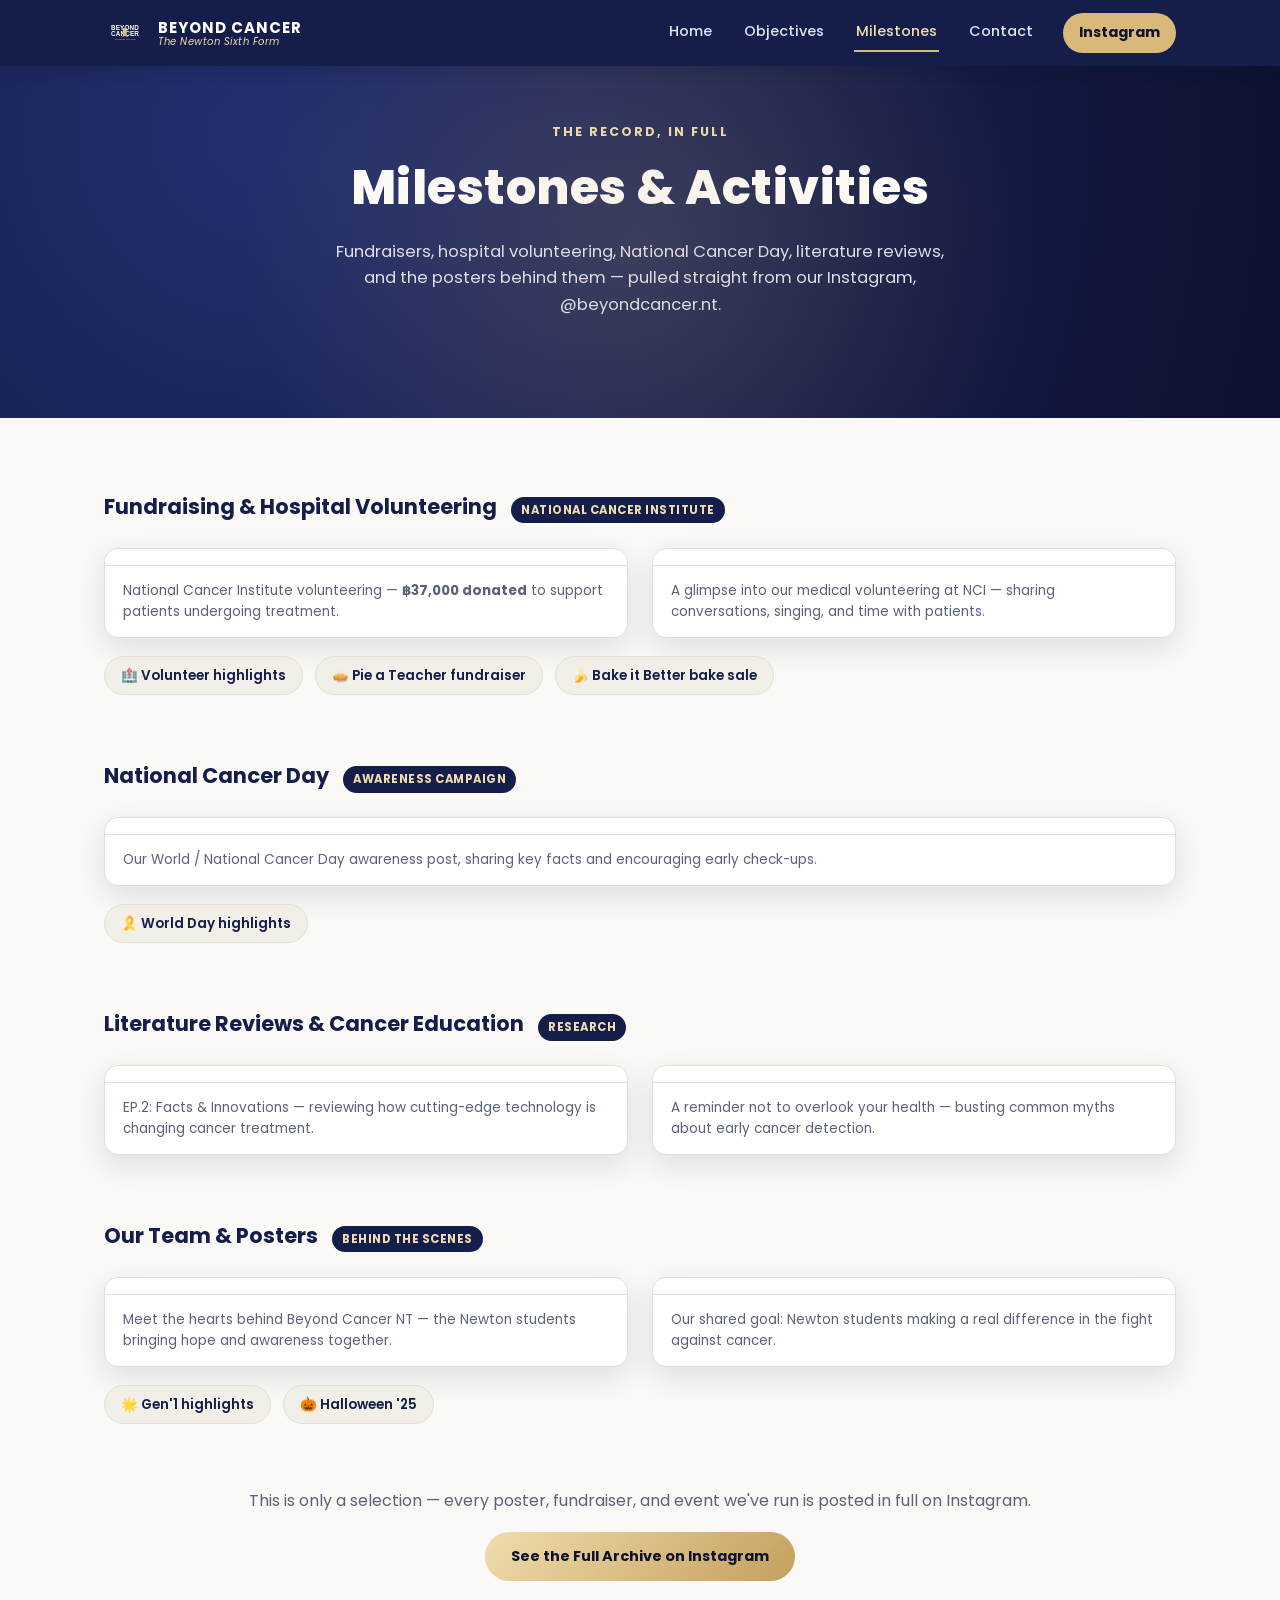
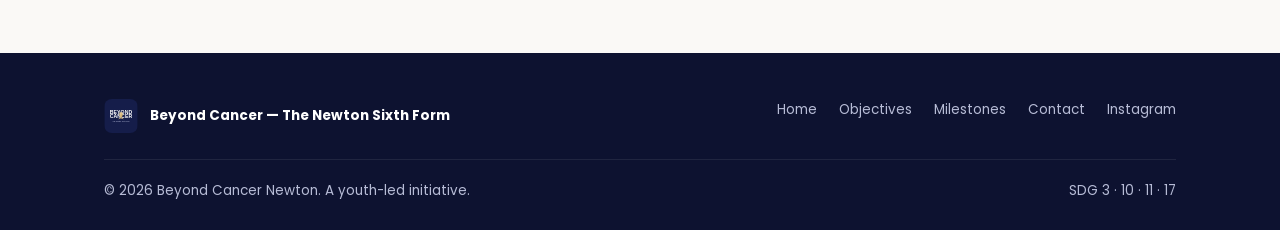
==== milestones.html @ de4dd10d "Initial commit of my Claude website" ====
<!DOCTYPE html>
<html lang="en">
<head>
<meta charset="UTF-8">
<meta name="viewport" content="width=device-width, initial-scale=1.0">
<title>Milestones &amp; Activities | Beyond Cancer Newton</title>
<meta name="description" content="Everything Beyond Cancer Newton has done: National Cancer Institute volunteering and donations, National Cancer Day awareness, literature reviews, posters, and more — straight from our Instagram.">
<link rel="icon" type="image/svg+xml" href="assets/img/logo.svg">
<link rel="stylesheet" href="assets/css/style.css">
<link rel="preconnect" href="https://fonts.googleapis.com">
<link href="https://fonts.googleapis.com/css2?family=Poppins:ital,wght@0,400;0,500;0,600;0,700;0,800;1,500&display=swap" rel="stylesheet">
</head>
<body>

<header class="site-header">
  <div class="wrap">
    <a href="index.html" class="brand">
      <img src="assets/img/logo.svg" alt="Beyond Cancer logo">
      <span class="brand-text">
        <span class="b1">BEYOND CANCER</span>
        <span class="b2">The Newton Sixth Form</span>
      </span>
    </a>
    <button class="nav-toggle" aria-label="Toggle menu">&#9776;</button>
    <nav class="nav-links">
      <a href="index.html" data-page="index.html">Home</a>
      <a href="objectives.html" data-page="objectives.html">Objectives</a>
      <a href="milestones.html" data-page="milestones.html">Milestones</a>
      <a href="contact.html" data-page="contact.html">Contact</a>
      <a href="https://www.instagram.com/beyondcancer.nt" target="_blank" rel="noopener" class="cta">Instagram</a>
    </nav>
  </div>
</header>

<section class="hero" style="padding:56px 0 70px;">
  <div class="wrap">
    <span class="eyebrow" style="color:var(--gold-light);">The record, in full</span>
    <h1>Milestones &amp; Activities</h1>
    <p class="lead">Fundraisers, hospital volunteering, National Cancer Day, literature reviews, and the posters behind them — pulled straight from our Instagram, @beyondcancer.nt.</p>
  </div>
</section>

<section>
  <div class="wrap">

    <div class="milestone-group">
      <div class="group-head">
        <h3>Fundraising &amp; Hospital Volunteering</h3>
        <span class="group-tag">National Cancer Institute</span>
      </div>
      <div class="embed-grid">
        <div class="embed-card">
          <blockquote class="instagram-media" data-instgrm-permalink="https://www.instagram.com/p/DUxpTOzEuNa/" data-instgrm-version="14"></blockquote>
          <div class="embed-caption">National Cancer Institute volunteering — <strong>฿37,000 donated</strong> to support patients undergoing treatment.</div>
        </div>
        <div class="embed-card">
          <blockquote class="instagram-media" data-instgrm-permalink="https://www.instagram.com/beyondcancer.nt/reel/DXCVhyJAduD/" data-instgrm-version="14"></blockquote>
          <div class="embed-caption">A glimpse into our medical volunteering at NCI — sharing conversations, singing, and time with patients.</div>
        </div>
      </div>
      <div class="highlight-link-row">
        <a class="highlight-pill" href="https://www.instagram.com/stories/highlights/18121092541509643/" target="_blank" rel="noopener">🏥 Volunteer highlights</a>
        <a class="highlight-pill" href="https://www.instagram.com/stories/highlights/18095699284868003/" target="_blank" rel="noopener">🥧 Pie a Teacher fundraiser</a>
        <a class="highlight-pill" href="https://www.instagram.com/stories/highlights/17855535078559749/" target="_blank" rel="noopener">🍌 Bake it Better bake sale</a>
      </div>
    </div>

    <div class="milestone-group">
      <div class="group-head">
        <h3>National Cancer Day</h3>
        <span class="group-tag">Awareness Campaign</span>
      </div>
      <div class="embed-grid">
        <div class="embed-card">
          <blockquote class="instagram-media" data-instgrm-permalink="https://www.instagram.com/p/DUYPXuakoHq/" data-instgrm-version="14"></blockquote>
          <div class="embed-caption">Our World / National Cancer Day awareness post, sharing key facts and encouraging early check-ups.</div>
        </div>
      </div>
      <div class="highlight-link-row">
        <a class="highlight-pill" href="https://www.instagram.com/stories/highlights/18055647485391589/" target="_blank" rel="noopener">🎗️ World Day highlights</a>
      </div>
    </div>

    <div class="milestone-group">
      <div class="group-head">
        <h3>Literature Reviews &amp; Cancer Education</h3>
        <span class="group-tag">Research</span>
      </div>
      <div class="embed-grid">
        <div class="embed-card">
          <blockquote class="instagram-media" data-instgrm-permalink="https://www.instagram.com/beyondcancer.nt/reel/DVlElCBgZTW/" data-instgrm-version="14"></blockquote>
          <div class="embed-caption">EP.2: Facts &amp; Innovations — reviewing how cutting-edge technology is changing cancer treatment.</div>
        </div>
        <div class="embed-card">
          <blockquote class="instagram-media" data-instgrm-permalink="https://www.instagram.com/beyondcancer.nt/reel/DVSvsAyjttA/" data-instgrm-version="14"></blockquote>
          <div class="embed-caption">A reminder not to overlook your health — busting common myths about early cancer detection.</div>
        </div>
      </div>
    </div>

    <div class="milestone-group">
      <div class="group-head">
        <h3>Our Team &amp; Posters</h3>
        <span class="group-tag">Behind the Scenes</span>
      </div>
      <div class="embed-grid">
        <div class="embed-card">
          <blockquote class="instagram-media" data-instgrm-permalink="https://www.instagram.com/beyondcancer.nt/p/DQPIKmlEofy/" data-instgrm-version="14"></blockquote>
          <div class="embed-caption">Meet the hearts behind Beyond Cancer NT — the Newton students bringing hope and awareness together.</div>
        </div>
        <div class="embed-card">
          <blockquote class="instagram-media" data-instgrm-permalink="https://www.instagram.com/beyondcancer.nt/p/DQPIasnkpHi/" data-instgrm-version="14"></blockquote>
          <div class="embed-caption">Our shared goal: Newton students making a real difference in the fight against cancer.</div>
        </div>
      </div>
      <div class="highlight-link-row">
        <a class="highlight-pill" href="https://www.instagram.com/stories/highlights/18046897715682737/" target="_blank" rel="noopener">🌟 Gen'1 highlights</a>
        <a class="highlight-pill" href="https://www.instagram.com/stories/highlights/18535746721001803/" target="_blank" rel="noopener">🎃 Halloween '25</a>
      </div>
    </div>

    <div class="center mt-lg">
      <p style="color:var(--muted);margin-bottom:18px;">This is only a selection — every poster, fundraiser, and event we've run is posted in full on Instagram.</p>
      <a href="https://www.instagram.com/beyondcancer.nt" target="_blank" rel="noopener" class="btn btn-gold">See the Full Archive on Instagram</a>
    </div>

  </div>
</section>

<footer class="site-footer">
  <div class="wrap">
    <div class="footer-top">
      <div class="footer-brand">
        <img src="assets/img/logo.svg" alt="Beyond Cancer logo">
        Beyond Cancer — The Newton Sixth Form
      </div>
      <div class="footer-links">
        <a href="index.html">Home</a>
        <a href="objectives.html">Objectives</a>
        <a href="milestones.html">Milestones</a>
        <a href="contact.html">Contact</a>
        <a href="https://www.instagram.com/beyondcancer.nt" target="_blank" rel="noopener">Instagram</a>
      </div>
    </div>
    <div class="footer-bottom">
      <span>&copy; 2026 Beyond Cancer Newton. A youth-led initiative.</span>
      <span>SDG 3 · 10 · 11 · 17</span>
    </div>
  </div>
</footer>

<script src="assets/js/main.js"></script>
<script async src="//www.instagram.com/embed.js"></script>
</body>
</html>
---- assets/css/style.css ----
:root {
  --navy: #151d4a;
  --navy-deep: #0d1230;
  --navy-light: #232f6f;
  --gold: #d9b979;
  --gold-light: #f0dcae;
  --gold-deep: #c3a05c;
  --ink: #1b2340;
  --paper: #faf9f6;
  --paper-dim: #f1efe8;
  --line: #e3dfd2;
  --muted: #5b6178;
  --radius: 14px;
  --shadow: 0 10px 30px rgba(21, 29, 74, 0.12);
  --maxw: 1120px;
}

* { box-sizing: border-box; }

html { scroll-behavior: smooth; }

body {
  margin: 0;
  font-family: "Poppins", "Segoe UI", system-ui, sans-serif;
  background: var(--paper);
  color: var(--ink);
  line-height: 1.6;
}

img { max-width: 100%; display: block; }

a { color: inherit; text-decoration: none; }

.wrap {
  max-width: var(--maxw);
  margin: 0 auto;
  padding: 0 24px;
}

/* ---------- Header ---------- */
.site-header {
  position: sticky;
  top: 0;
  z-index: 50;
  background: var(--navy);
  box-shadow: 0 2px 16px rgba(0,0,0,0.15);
}

.site-header .wrap {
  display: flex;
  align-items: center;
  justify-content: space-between;
  padding-top: 12px;
  padding-bottom: 12px;
}

.brand {
  display: flex;
  align-items: center;
  gap: 12px;
  color: #fff;
  font-weight: 700;
  letter-spacing: 0.5px;
}

.brand img { height: 42px; width: 42px; border-radius: 8px; }

.brand-text { display: flex; flex-direction: column; line-height: 1.15; }
.brand-text .b1 { font-size: 15px; letter-spacing: 1px; }
.brand-text .b2 { font-size: 10px; font-weight: 400; color: var(--gold-light); font-style: italic; }

.nav-links {
  display: flex;
  gap: 28px;
  align-items: center;
}

.nav-links a {
  color: #dfe2f2;
  font-size: 14.5px;
  font-weight: 500;
  padding: 6px 2px;
  border-bottom: 2px solid transparent;
  transition: color .2s, border-color .2s;
}

.nav-links a:hover, .nav-links a.active {
  color: var(--gold-light);
  border-bottom-color: var(--gold);
}

.nav-links a.cta {
  background: var(--gold);
  color: var(--navy-deep);
  padding: 8px 16px;
  border-radius: 999px;
  font-weight: 700;
  border-bottom: none;
}
.nav-links a.cta:hover { background: var(--gold-light); color: var(--navy-deep); }

.nav-toggle {
  display: none;
  background: none;
  border: none;
  color: #fff;
  font-size: 26px;
  cursor: pointer;
}

@media (max-width: 780px) {
  .nav-toggle { display: block; }
  .nav-links {
    position: absolute;
    top: 100%;
    left: 0;
    right: 0;
    background: var(--navy);
    flex-direction: column;
    align-items: flex-start;
    padding: 16px 24px 24px;
    gap: 16px;
    display: none;
    border-top: 1px solid rgba(255,255,255,0.1);
  }
  .nav-links.open { display: flex; }
}

/* ---------- Hero ---------- */
.hero {
  background: radial-gradient(circle at 20% 20%, var(--navy-light), var(--navy) 55%, var(--navy-deep));
  color: #fff;
  padding: 76px 0 90px;
  text-align: center;
  position: relative;
  overflow: hidden;
}

.hero::after {
  content: "";
  position: absolute;
  inset: 0;
  background: radial-gradient(circle, rgba(217,185,121,0.18), transparent 60%);
  pointer-events: none;
}

.hero .logo-big { width: 128px; height: 128px; margin: 0 auto 22px; border-radius: 22px; box-shadow: var(--shadow); }

.hero h1 {
  font-size: clamp(30px, 5vw, 48px);
  margin: 0 0 12px;
  font-weight: 800;
  letter-spacing: 0.5px;
}

.hero .tagline {
  color: var(--gold-light);
  font-style: italic;
  font-size: 17px;
  margin-bottom: 18px;
}

.hero p.lead {
  max-width: 620px;
  margin: 0 auto 30px;
  color: #dfe2f2;
  font-size: 16.5px;
}

.btn-row { display: flex; gap: 16px; justify-content: center; flex-wrap: wrap; }

.btn {
  display: inline-flex;
  align-items: center;
  gap: 8px;
  padding: 13px 26px;
  border-radius: 999px;
  font-weight: 700;
  font-size: 14.5px;
  transition: transform .2s, box-shadow .2s, background .2s;
}

.btn-gold { background: linear-gradient(135deg, var(--gold-light), var(--gold-deep)); color: var(--navy-deep); }
.btn-gold:hover { transform: translateY(-2px); box-shadow: 0 8px 22px rgba(217,185,121,0.35); }

.btn-outline { border: 1.5px solid rgba(255,255,255,0.55); color: #fff; }
.btn-outline:hover { background: rgba(255,255,255,0.1); transform: translateY(-2px); }

/* ---------- SDG strip ---------- */
.sdg-strip {
  background: var(--navy-deep);
  padding: 18px 0;
}
.sdg-strip .wrap {
  display: flex;
  flex-wrap: wrap;
  gap: 14px;
  justify-content: center;
  align-items: center;
}
.sdg-chip {
  display: flex;
  align-items: center;
  gap: 8px;
  color: #cfd3ea;
  font-size: 12.5px;
  background: rgba(255,255,255,0.05);
  padding: 6px 12px 6px 6px;
  border-radius: 999px;
}
.sdg-num {
  width: 22px; height: 22px;
  border-radius: 6px;
  display: flex; align-items: center; justify-content: center;
  font-weight: 800; font-size: 11px; color: #fff;
}
.sdg-3 { background: #4c9f38; }
.sdg-10 { background: #dd1367; }
.sdg-11 { background: #fd9d24; }
.sdg-17 { background: #19486a; }

/* ---------- Sections ---------- */
section { padding: 72px 0; }
.section-alt { background: var(--paper-dim); }

.eyebrow {
  text-transform: uppercase;
  letter-spacing: 2px;
  font-size: 12.5px;
  font-weight: 700;
  color: var(--gold-deep);
  margin-bottom: 8px;
  display: block;
}

h2.section-title {
  font-size: clamp(24px, 3.4vw, 34px);
  margin: 0 0 18px;
  font-weight: 800;
  color: var(--navy);
}

.section-head { max-width: 680px; margin-bottom: 40px; }
.section-head p { color: var(--muted); font-size: 16px; }

/* ---------- Story / letter block ---------- */
.letter {
  background: #fff;
  border: 1px solid var(--line);
  border-left: 5px solid var(--gold);
  border-radius: var(--radius);
  padding: 36px 40px;
  box-shadow: var(--shadow);
  max-width: 820px;
  margin: 0 auto;
}

.letter p { margin: 0 0 18px; color: var(--ink); font-size: 16px; }
.letter p:last-of-type { margin-bottom: 0; }

.signature {
  margin-top: 26px;
  padding-top: 20px;
  border-top: 1px dashed var(--line);
  display: flex;
  align-items: center;
  gap: 14px;
}
.signature .sig-name { font-weight: 700; color: var(--navy); }
.signature .sig-role { font-size: 13.5px; color: var(--muted); }

/* ---------- Cards grid ---------- */
.grid {
  display: grid;
  gap: 26px;
  grid-template-columns: repeat(auto-fit, minmax(240px, 1fr));
}

.card {
  background: #fff;
  border: 1px solid var(--line);
  border-radius: var(--radius);
  padding: 28px;
  box-shadow: var(--shadow);
  transition: transform .2s, box-shadow .2s;
}
.card:hover { transform: translateY(-4px); }

.card .icon {
  width: 52px; height: 52px;
  border-radius: 12px;
  background: linear-gradient(135deg, var(--navy), var(--navy-light));
  display: flex; align-items: center; justify-content: center;
  margin-bottom: 16px;
  font-size: 22px;
}

.card h3 { margin: 0 0 8px; font-size: 18px; color: var(--navy); }
.card p { margin: 0; color: var(--muted); font-size: 14.5px; }
.card .zh { font-size: 13px; color: var(--gold-deep); font-style: italic; margin-bottom: 6px; display:block; }

/* ---------- Stats ---------- */
.stats {
  display: grid;
  grid-template-columns: repeat(auto-fit, minmax(180px, 1fr));
  gap: 20px;
  margin-top: 46px;
}
.stat {
  text-align: center;
  background: #fff;
  border: 1px solid var(--line);
  border-radius: var(--radius);
  padding: 26px 16px;
  box-shadow: var(--shadow);
}
.stat .num { font-size: 32px; font-weight: 800; color: var(--navy); }
.stat .num span { color: var(--gold-deep); }
.stat .label { font-size: 13px; color: var(--muted); margin-top: 4px; }

/* ---------- Milestones ---------- */
.milestone-group { margin-bottom: 64px; }
.milestone-group:last-child { margin-bottom: 0; }

.milestone-group .group-head {
  display: flex;
  align-items: baseline;
  gap: 14px;
  margin-bottom: 24px;
  flex-wrap: wrap;
}
.milestone-group .group-head h3 {
  font-size: 21px;
  color: var(--navy);
  margin: 0;
}
.group-tag {
  background: var(--navy);
  color: var(--gold-light);
  font-size: 11.5px;
  font-weight: 700;
  letter-spacing: 0.5px;
  padding: 4px 10px;
  border-radius: 999px;
  text-transform: uppercase;
}

.embed-grid {
  display: grid;
  grid-template-columns: repeat(auto-fit, minmax(320px, 1fr));
  gap: 24px;
  align-items: start;
}

.embed-card {
  background: #fff;
  border: 1px solid var(--line);
  border-radius: var(--radius);
  overflow: hidden;
  box-shadow: var(--shadow);
}
.embed-card .embed-caption {
  padding: 14px 18px;
  font-size: 13.5px;
  color: var(--muted);
  border-top: 1px solid var(--line);
}
.embed-card iframe, .embed-card blockquote { width: 100% !important; }

.highlight-link-row {
  display: flex;
  flex-wrap: wrap;
  gap: 12px;
  margin-top: 18px;
}
.highlight-pill {
  display: inline-flex;
  align-items: center;
  gap: 8px;
  background: var(--paper-dim);
  border: 1px solid var(--line);
  padding: 8px 16px;
  border-radius: 999px;
  font-size: 13.5px;
  font-weight: 600;
  color: var(--navy);
  transition: background .2s, border-color .2s;
}
.highlight-pill:hover { background: var(--gold-light); border-color: var(--gold); }

/* ---------- Instagram / contact ---------- */
.ig-card {
  background: linear-gradient(135deg, var(--navy), var(--navy-light));
  color: #fff;
  border-radius: 20px;
  padding: 44px;
  display: flex;
  gap: 32px;
  align-items: center;
  flex-wrap: wrap;
  box-shadow: var(--shadow);
}
.ig-card .ig-icon {
  width: 84px; height: 84px;
  border-radius: 20px;
  background: linear-gradient(135deg, #f0dcae, #c3a05c);
  display: flex; align-items: center; justify-content: center;
  font-size: 38px;
  flex-shrink: 0;
}
.ig-card h3 { margin: 0 0 6px; font-size: 22px; }
.ig-card p { margin: 0 0 16px; color: #cfd3ea; font-size: 14.5px; max-width: 520px; }
.ig-stats { display: flex; gap: 26px; margin-bottom: 18px; flex-wrap: wrap; }
.ig-stats div { text-align: left; }
.ig-stats .n { font-weight: 800; font-size: 19px; }
.ig-stats .l { font-size: 12px; color: var(--gold-light); }

.contact-grid {
  display: grid;
  grid-template-columns: 1.1fr 0.9fr;
  gap: 32px;
  margin-top: 40px;
}
@media (max-width: 860px) { .contact-grid { grid-template-columns: 1fr; } }

.info-list { list-style: none; margin: 0; padding: 0; display: flex; flex-direction: column; gap: 18px; }
.info-list li {
  display: flex;
  gap: 14px;
  align-items: flex-start;
  background: #fff;
  border: 1px solid var(--line);
  border-radius: var(--radius);
  padding: 18px 20px;
  box-shadow: var(--shadow);
}
.info-list .ic {
  width: 38px; height: 38px;
  border-radius: 10px;
  background: var(--paper-dim);
  display: flex; align-items: center; justify-content: center;
  flex-shrink: 0;
  font-size: 18px;
}
.info-list strong { display: block; color: var(--navy); font-size: 14.5px; }
.info-list span { color: var(--muted); font-size: 13.5px; }

/* ---------- Footer ---------- */
.site-footer {
  background: var(--navy-deep);
  color: #b7bcd6;
  padding: 46px 0 28px;
  font-size: 13.5px;
}
.footer-top {
  display: flex;
  justify-content: space-between;
  flex-wrap: wrap;
  gap: 24px;
  padding-bottom: 26px;
  border-bottom: 1px solid rgba(255,255,255,0.08);
  margin-bottom: 20px;
}
.footer-brand { display: flex; align-items: center; gap: 12px; color: #fff; font-weight: 700; }
.footer-brand img { height: 34px; width: 34px; border-radius: 8px; }
.footer-links { display: flex; gap: 22px; flex-wrap: wrap; }
.footer-links a:hover { color: var(--gold-light); }
.footer-bottom { display: flex; justify-content: space-between; flex-wrap: wrap; gap: 10px; }

/* ---------- misc ---------- */
.center { text-align: center; }
.mt-lg { margin-top: 48px; }
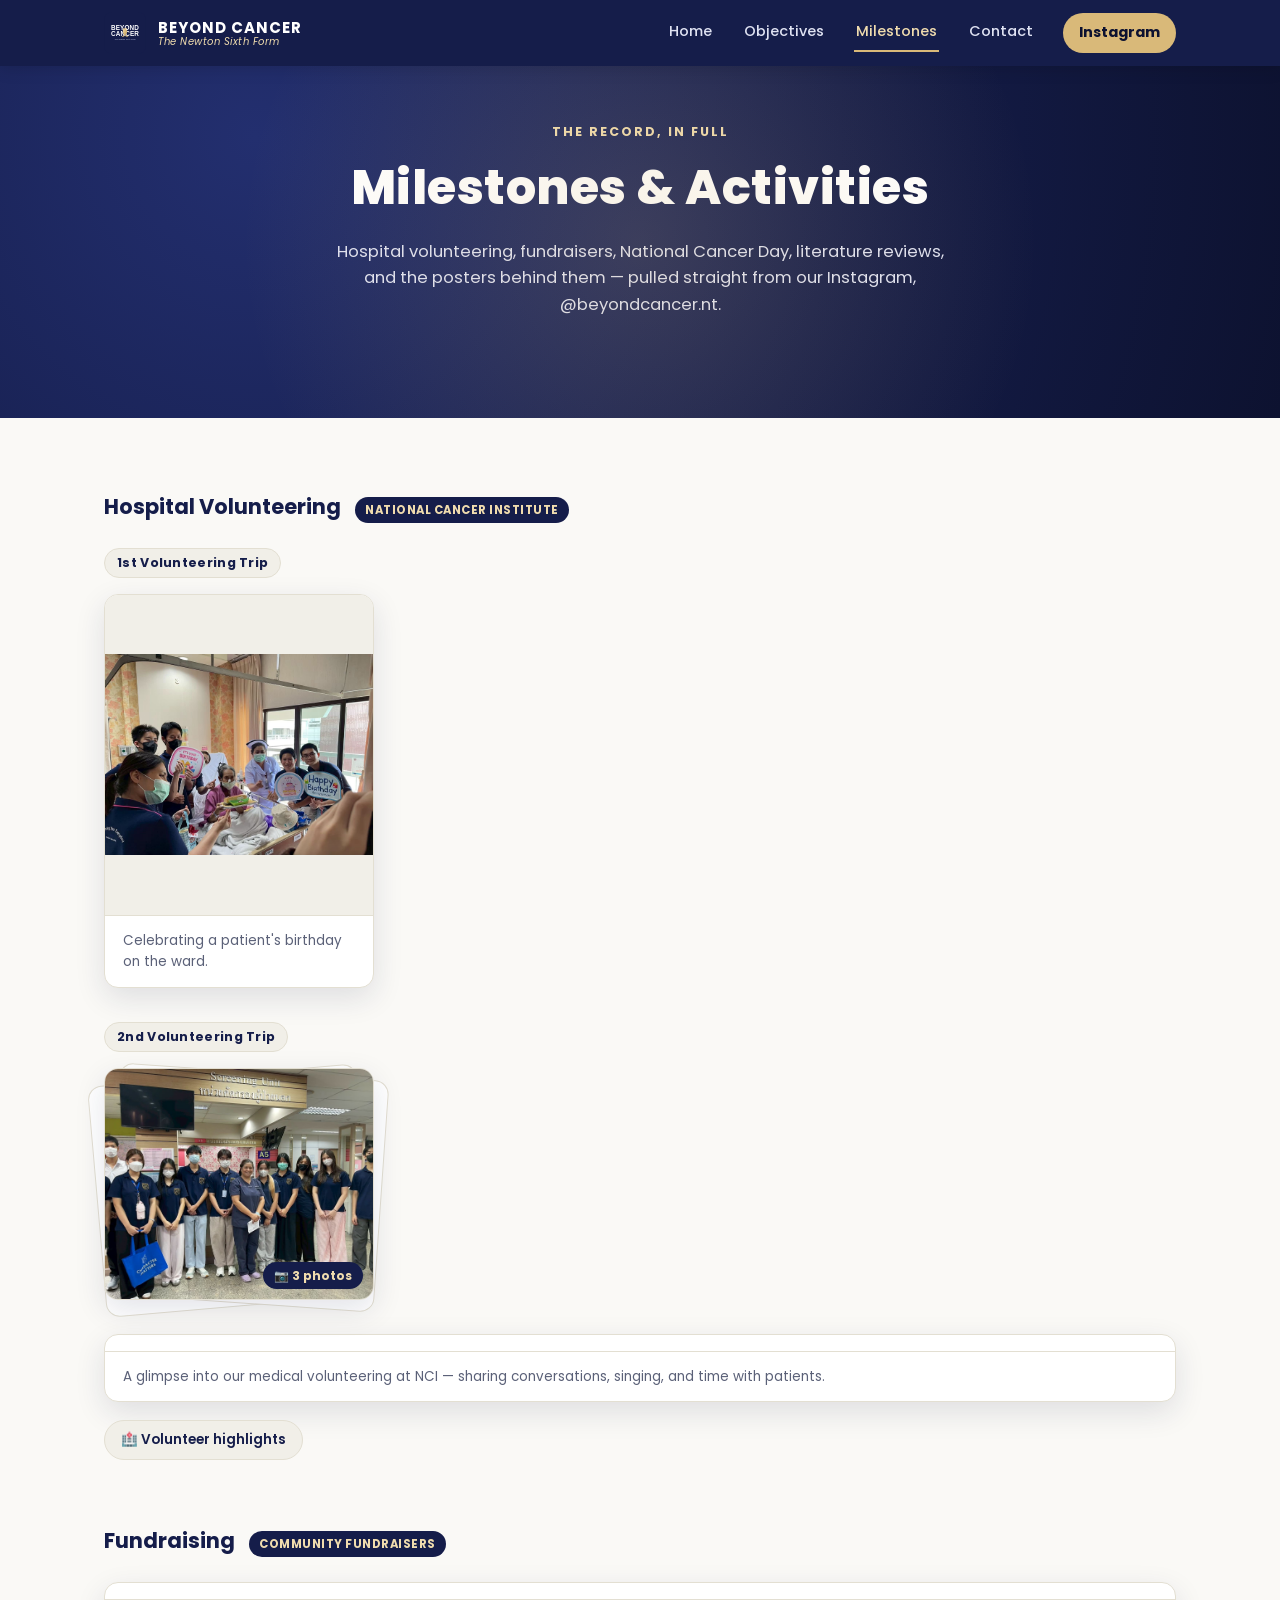
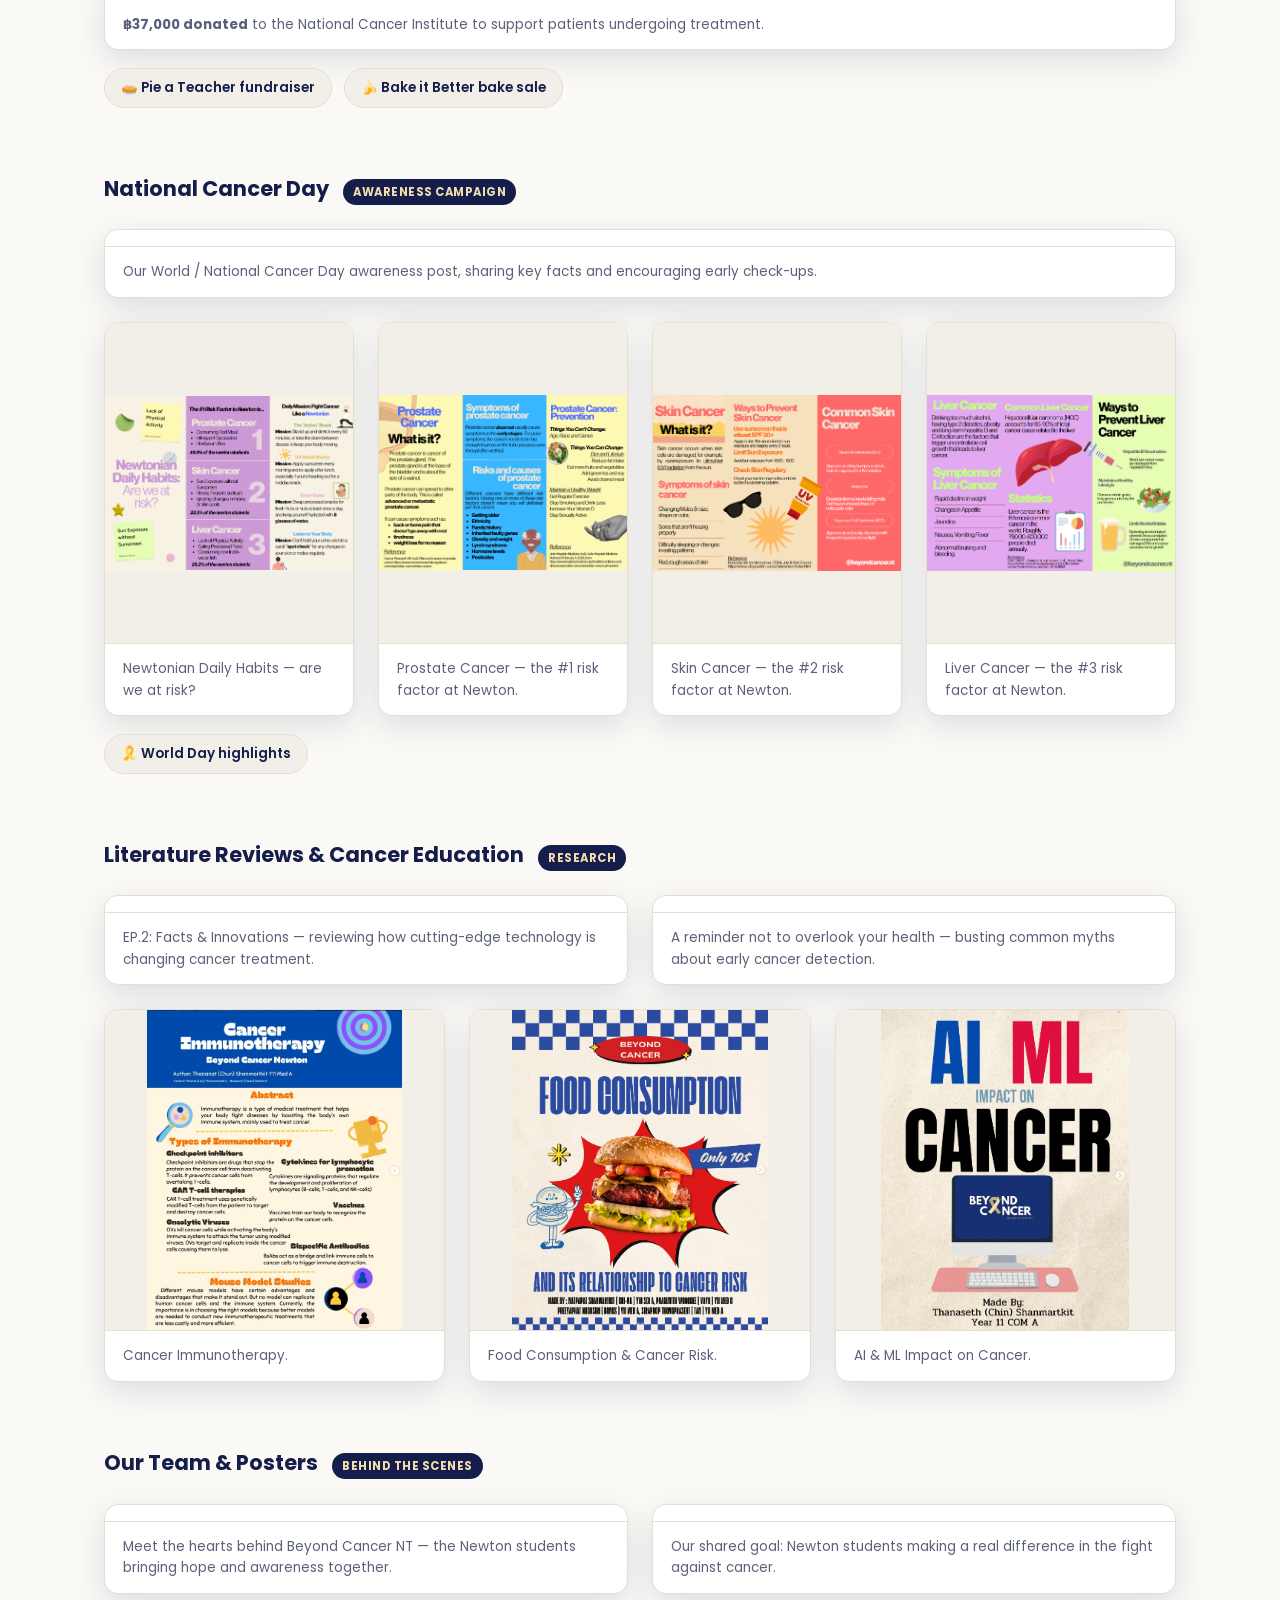
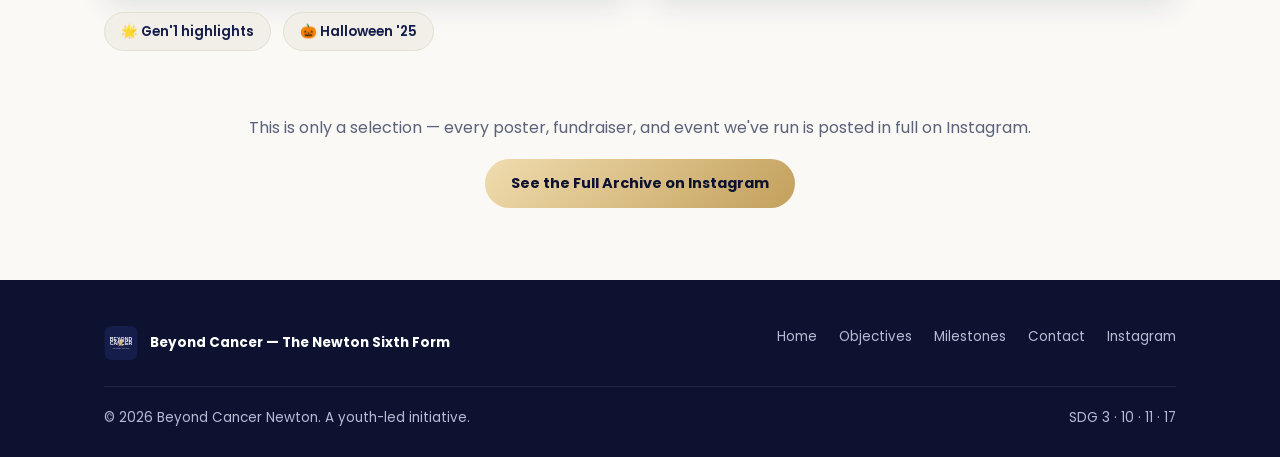
==== commit a421a62a: "Add volunteering, literature review, and World Cancer Day photos Split Hospital Volunteering out fro" ====
--- a/milestones.html
+++ b/milestones.html
@@ -4,7 +4,7 @@
 <meta charset="UTF-8">
 <meta name="viewport" content="width=device-width, initial-scale=1.0">
 <title>Milestones &amp; Activities | Beyond Cancer Newton</title>
-<meta name="description" content="Everything Beyond Cancer Newton has done: National Cancer Institute volunteering and donations, National Cancer Day awareness, literature reviews, posters, and more — straight from our Instagram.">
+<meta name="description" content="Everything Beyond Cancer Newton has done: hospital volunteering trips, fundraising, National Cancer Day awareness, literature reviews, posters, and more — straight from our Instagram.">
 <link rel="icon" type="image/svg+xml" href="assets/img/logo.svg">
 <link rel="stylesheet" href="assets/css/style.css">
 <link rel="preconnect" href="https://fonts.googleapis.com">
@@ -36,7 +36,7 @@
   <div class="wrap">
     <span class="eyebrow" style="color:var(--gold-light);">The record, in full</span>
     <h1>Milestones &amp; Activities</h1>
-    <p class="lead">Fundraisers, hospital volunteering, National Cancer Day, literature reviews, and the posters behind them — pulled straight from our Instagram, @beyondcancer.nt.</p>
+    <p class="lead">Hospital volunteering, fundraisers, National Cancer Day, literature reviews, and the posters behind them — pulled straight from our Instagram, @beyondcancer.nt.</p>
   </div>
 </section>
 
@@ -45,14 +45,36 @@
 
     <div class="milestone-group">
       <div class="group-head">
-        <h3>Fundraising &amp; Hospital Volunteering</h3>
+        <h3>Hospital Volunteering</h3>
         <span class="group-tag">National Cancer Institute</span>
       </div>
-      <div class="embed-grid">
-        <div class="embed-card">
-          <blockquote class="instagram-media" data-instgrm-permalink="https://www.instagram.com/p/DUxpTOzEuNa/" data-instgrm-version="14"></blockquote>
-          <div class="embed-caption">National Cancer Institute volunteering — <strong>฿37,000 donated</strong> to support patients undergoing treatment.</div>
-        </div>
+
+      <div class="volunteering-block">
+        <div class="sub-head"><span class="sub-label">1st Volunteering Trip</span></div>
+        <div class="single-photo-row">
+          <div class="photo-card lightbox-trigger" data-images='["assets/img/volunteering-1/photo-1.jpg"]' data-captions='["1st Volunteering Trip — celebrating a patient’s birthday on the ward with cards, cake, and company."]' data-index="0" style="width:270px;max-width:100%;">
+            <div class="photo-frame"><img src="assets/img/volunteering-1/photo-1.jpg" alt="Newton students celebrating a patient's birthday during the 1st volunteering trip" loading="lazy"></div>
+            <div class="photo-caption">Celebrating a patient's birthday on the ward.</div>
+          </div>
+        </div>
+      </div>
+
+      <div class="volunteering-block">
+        <div class="sub-head"><span class="sub-label">2nd Volunteering Trip</span></div>
+        <div class="photo-stack lightbox-trigger"
+          data-images='["assets/img/volunteering-2/photo-1.jpg","assets/img/volunteering-2/photo-2.jpg","assets/img/volunteering-2/photo-3.jpg"]'
+          data-captions='["2nd Volunteering Trip — the team outside the hospital’s Screening Unit.","2nd Volunteering Trip — presenting a Character Matters care package to the E.N.T. Clinic staff.","2nd Volunteering Trip — with hospital staff at the clinic."]'
+          data-index="0">
+          <div class="stack-layer l1"></div>
+          <div class="stack-layer l2"></div>
+          <div class="stack-cover">
+            <img src="assets/img/volunteering-2/photo-1.jpg" alt="Newton students during the 2nd volunteering trip at the hospital screening unit" loading="lazy">
+            <span class="stack-count">📷 3 photos</span>
+          </div>
+        </div>
+      </div>
+
+      <div class="embed-grid">
         <div class="embed-card">
           <blockquote class="instagram-media" data-instgrm-permalink="https://www.instagram.com/beyondcancer.nt/reel/DXCVhyJAduD/" data-instgrm-version="14"></blockquote>
           <div class="embed-caption">A glimpse into our medical volunteering at NCI — sharing conversations, singing, and time with patients.</div>
@@ -60,6 +82,21 @@
       </div>
       <div class="highlight-link-row">
         <a class="highlight-pill" href="https://www.instagram.com/stories/highlights/18121092541509643/" target="_blank" rel="noopener">🏥 Volunteer highlights</a>
+      </div>
+    </div>
+
+    <div class="milestone-group">
+      <div class="group-head">
+        <h3>Fundraising</h3>
+        <span class="group-tag">Community Fundraisers</span>
+      </div>
+      <div class="embed-grid">
+        <div class="embed-card">
+          <blockquote class="instagram-media" data-instgrm-permalink="https://www.instagram.com/p/DUxpTOzEuNa/" data-instgrm-version="14"></blockquote>
+          <div class="embed-caption"><strong>฿37,000 donated</strong> to the National Cancer Institute to support patients undergoing treatment.</div>
+        </div>
+      </div>
+      <div class="highlight-link-row">
         <a class="highlight-pill" href="https://www.instagram.com/stories/highlights/18095699284868003/" target="_blank" rel="noopener">🥧 Pie a Teacher fundraiser</a>
         <a class="highlight-pill" href="https://www.instagram.com/stories/highlights/17855535078559749/" target="_blank" rel="noopener">🍌 Bake it Better bake sale</a>
       </div>
@@ -76,6 +113,24 @@
           <div class="embed-caption">Our World / National Cancer Day awareness post, sharing key facts and encouraging early check-ups.</div>
         </div>
       </div>
+      <div class="photo-grid" style="margin-top:24px;">
+        <div class="photo-card lightbox-trigger" data-images='["assets/img/world-cancer-day/poster-1.png","assets/img/world-cancer-day/poster-2.png","assets/img/world-cancer-day/poster-3.png","assets/img/world-cancer-day/poster-4.png"]' data-captions='["Newtonian Daily Habits — are we at risk? The top 3 cancer risk factors among Newton students.","Prostate Cancer — what it is, symptoms, and prevention.","Skin Cancer — what it is, symptoms, and prevention.","Liver Cancer — what it is, symptoms, and prevention."]' data-index="0">
+          <div class="photo-frame"><img src="assets/img/world-cancer-day/poster-1.png" alt="Newtonian Daily Habits infographic — are we at risk?" loading="lazy"></div>
+          <div class="photo-caption">Newtonian Daily Habits — are we at risk?</div>
+        </div>
+        <div class="photo-card lightbox-trigger" data-images='["assets/img/world-cancer-day/poster-1.png","assets/img/world-cancer-day/poster-2.png","assets/img/world-cancer-day/poster-3.png","assets/img/world-cancer-day/poster-4.png"]' data-captions='["Newtonian Daily Habits — are we at risk? The top 3 cancer risk factors among Newton students.","Prostate Cancer — what it is, symptoms, and prevention.","Skin Cancer — what it is, symptoms, and prevention.","Liver Cancer — what it is, symptoms, and prevention."]' data-index="1">
+          <div class="photo-frame"><img src="assets/img/world-cancer-day/poster-2.png" alt="Prostate Cancer infographic — what it is, symptoms, and prevention" loading="lazy"></div>
+          <div class="photo-caption">Prostate Cancer — the #1 risk factor at Newton.</div>
+        </div>
+        <div class="photo-card lightbox-trigger" data-images='["assets/img/world-cancer-day/poster-1.png","assets/img/world-cancer-day/poster-2.png","assets/img/world-cancer-day/poster-3.png","assets/img/world-cancer-day/poster-4.png"]' data-captions='["Newtonian Daily Habits — are we at risk? The top 3 cancer risk factors among Newton students.","Prostate Cancer — what it is, symptoms, and prevention.","Skin Cancer — what it is, symptoms, and prevention.","Liver Cancer — what it is, symptoms, and prevention."]' data-index="2">
+          <div class="photo-frame"><img src="assets/img/world-cancer-day/poster-3.png" alt="Skin Cancer infographic — what it is, symptoms, and prevention" loading="lazy"></div>
+          <div class="photo-caption">Skin Cancer — the #2 risk factor at Newton.</div>
+        </div>
+        <div class="photo-card lightbox-trigger" data-images='["assets/img/world-cancer-day/poster-1.png","assets/img/world-cancer-day/poster-2.png","assets/img/world-cancer-day/poster-3.png","assets/img/world-cancer-day/poster-4.png"]' data-captions='["Newtonian Daily Habits — are we at risk? The top 3 cancer risk factors among Newton students.","Prostate Cancer — what it is, symptoms, and prevention.","Skin Cancer — what it is, symptoms, and prevention.","Liver Cancer — what it is, symptoms, and prevention."]' data-index="3">
+          <div class="photo-frame"><img src="assets/img/world-cancer-day/poster-4.png" alt="Liver Cancer infographic — what it is, symptoms, and prevention" loading="lazy"></div>
+          <div class="photo-caption">Liver Cancer — the #3 risk factor at Newton.</div>
+        </div>
+      </div>
       <div class="highlight-link-row">
         <a class="highlight-pill" href="https://www.instagram.com/stories/highlights/18055647485391589/" target="_blank" rel="noopener">🎗️ World Day highlights</a>
       </div>
@@ -94,6 +149,20 @@
         <div class="embed-card">
           <blockquote class="instagram-media" data-instgrm-permalink="https://www.instagram.com/beyondcancer.nt/reel/DVSvsAyjttA/" data-instgrm-version="14"></blockquote>
           <div class="embed-caption">A reminder not to overlook your health — busting common myths about early cancer detection.</div>
+        </div>
+      </div>
+      <div class="photo-grid" style="margin-top:24px;">
+        <div class="photo-card lightbox-trigger" data-images='["assets/img/literature-reviews/cancer-immunotherapy.png","assets/img/literature-reviews/food-consumption.png","assets/img/literature-reviews/ai-ml-impact.png"]' data-captions='["Literature Review — Cancer Immunotherapy.","Literature Review — Food Consumption and its Relationship to Cancer Risk.","Literature Review — AI &amp; ML Impact on Cancer."]' data-index="0">
+          <div class="photo-frame"><img src="assets/img/literature-reviews/cancer-immunotherapy.png" alt="Literature review poster on Cancer Immunotherapy" loading="lazy"></div>
+          <div class="photo-caption">Cancer Immunotherapy.</div>
+        </div>
+        <div class="photo-card lightbox-trigger" data-images='["assets/img/literature-reviews/cancer-immunotherapy.png","assets/img/literature-reviews/food-consumption.png","assets/img/literature-reviews/ai-ml-impact.png"]' data-captions='["Literature Review — Cancer Immunotherapy.","Literature Review — Food Consumption and its Relationship to Cancer Risk.","Literature Review — AI &amp; ML Impact on Cancer."]' data-index="1">
+          <div class="photo-frame"><img src="assets/img/literature-reviews/food-consumption.png" alt="Literature review poster on Food Consumption and its relationship to cancer risk" loading="lazy"></div>
+          <div class="photo-caption">Food Consumption &amp; Cancer Risk.</div>
+        </div>
+        <div class="photo-card lightbox-trigger" data-images='["assets/img/literature-reviews/cancer-immunotherapy.png","assets/img/literature-reviews/food-consumption.png","assets/img/literature-reviews/ai-ml-impact.png"]' data-captions='["Literature Review — Cancer Immunotherapy.","Literature Review — Food Consumption and its Relationship to Cancer Risk.","Literature Review — AI &amp; ML Impact on Cancer."]' data-index="2">
+          <div class="photo-frame"><img src="assets/img/literature-reviews/ai-ml-impact.png" alt="Literature review poster on AI and ML impact on cancer" loading="lazy"></div>
+          <div class="photo-caption">AI &amp; ML Impact on Cancer.</div>
         </div>
       </div>
     </div>
@@ -126,6 +195,17 @@
 
   </div>
 </section>
+
+<div class="lightbox" aria-hidden="true">
+  <div class="lightbox-inner">
+    <button class="lightbox-close" aria-label="Close">&times;</button>
+    <button class="lightbox-prev" aria-label="Previous photo">&#10094;</button>
+    <img src="" alt="Enlarged photo">
+    <button class="lightbox-next" aria-label="Next photo">&#10095;</button>
+    <div class="lightbox-counter"></div>
+    <div class="lightbox-caption"></div>
+  </div>
+</div>
 
 <footer class="site-footer">
   <div class="wrap">
--- a/assets/css/style.css
+++ b/assets/css/style.css
@@ -388,6 +388,153 @@
 }
 .highlight-pill:hover { background: var(--gold-light); border-color: var(--gold); }
 
+/* ---------- Photo grid (side-by-side, e.g. literature reviews) ---------- */
+.photo-grid {
+  display: grid;
+  grid-template-columns: repeat(auto-fit, minmax(240px, 1fr));
+  gap: 24px;
+  align-items: start;
+}
+
+.photo-card {
+  background: #fff;
+  border: 1px solid var(--line);
+  border-radius: var(--radius);
+  overflow: hidden;
+  box-shadow: var(--shadow);
+  cursor: zoom-in;
+}
+.photo-card .photo-frame {
+  background: var(--paper-dim);
+  display: flex;
+}
+.photo-card img { width: 100%; height: 320px; object-fit: contain; display: block; }
+.photo-card .photo-caption {
+  padding: 14px 18px;
+  font-size: 13.5px;
+  color: var(--muted);
+  border-top: 1px solid var(--line);
+}
+
+/* ---------- Volunteering sub-groups + photo stack ---------- */
+.volunteering-block { margin-bottom: 34px; }
+.volunteering-block:last-child { margin-bottom: 0; }
+
+.sub-head {
+  display: flex;
+  align-items: center;
+  gap: 10px;
+  margin-bottom: 16px;
+}
+.sub-head .sub-label {
+  font-size: 12.5px;
+  font-weight: 700;
+  color: var(--navy);
+  background: var(--paper-dim);
+  border: 1px solid var(--line);
+  padding: 4px 12px;
+  border-radius: 999px;
+  letter-spacing: 0.3px;
+}
+
+.single-photo-row { display: flex; }
+
+.photo-stack {
+  position: relative;
+  width: 270px;
+  max-width: 100%;
+  cursor: zoom-in;
+}
+.photo-stack .stack-layer {
+  position: absolute;
+  inset: 0;
+  border-radius: var(--radius);
+  border: 1px solid var(--line);
+  background: #fff;
+}
+.photo-stack .stack-layer.l1 { transform: rotate(-5deg) translate(-8px, 6px); z-index: 1; }
+.photo-stack .stack-layer.l2 { transform: rotate(4deg) translate(8px, 3px); z-index: 2; }
+.photo-stack .stack-cover {
+  position: relative;
+  z-index: 3;
+  border-radius: var(--radius);
+  overflow: hidden;
+  border: 1px solid var(--line);
+  box-shadow: var(--shadow);
+  background: #fff;
+}
+.photo-stack .stack-cover img {
+  width: 100%;
+  height: 230px;
+  object-fit: cover;
+  display: block;
+  transition: transform .3s;
+}
+.photo-stack:hover .stack-cover img { transform: scale(1.05); }
+.photo-stack .stack-count {
+  position: absolute;
+  bottom: 10px;
+  right: 10px;
+  background: var(--navy);
+  color: var(--gold-light);
+  font-size: 12px;
+  font-weight: 700;
+  padding: 4px 11px;
+  border-radius: 999px;
+  display: flex;
+  align-items: center;
+  gap: 6px;
+}
+
+/* ---------- Lightbox ---------- */
+.lightbox {
+  display: none;
+  position: fixed;
+  inset: 0;
+  background: rgba(13, 18, 48, 0.92);
+  z-index: 300;
+  align-items: center;
+  justify-content: center;
+  padding: 70px 80px;
+}
+.lightbox.open { display: flex; }
+.lightbox-inner { position: relative; max-width: 900px; width: 100%; text-align: center; }
+.lightbox-inner img {
+  max-height: 76vh;
+  max-width: 100%;
+  margin: 0 auto;
+  border-radius: 10px;
+  box-shadow: 0 20px 60px rgba(0,0,0,0.5);
+}
+.lightbox-caption { color: #dfe2f2; font-size: 14px; margin-top: 16px; }
+.lightbox-counter { color: var(--gold-light); font-size: 12.5px; margin-top: 6px; letter-spacing: 0.5px; }
+
+.lightbox-close, .lightbox-prev, .lightbox-next {
+  position: absolute;
+  background: rgba(255,255,255,0.12);
+  border: 1px solid rgba(255,255,255,0.3);
+  color: #fff;
+  cursor: pointer;
+  border-radius: 999px;
+  display: flex;
+  align-items: center;
+  justify-content: center;
+  transition: background .2s;
+  line-height: 1;
+}
+.lightbox-close:hover, .lightbox-prev:hover, .lightbox-next:hover { background: rgba(255,255,255,0.28); }
+.lightbox-close { top: -46px; right: 0; width: 38px; height: 38px; font-size: 20px; }
+.lightbox-prev, .lightbox-next { top: 50%; transform: translateY(-50%); width: 48px; height: 48px; font-size: 20px; }
+.lightbox-prev { left: -68px; }
+.lightbox-next { right: -68px; }
+
+@media (max-width: 760px) {
+  .lightbox { padding: 60px 16px; }
+  .lightbox-prev { left: 4px; }
+  .lightbox-next { right: 4px; }
+  .lightbox-close { top: -40px; right: 0; }
+}
+
 /* ---------- Instagram / contact ---------- */
 .ig-card {
   background: linear-gradient(135deg, var(--navy), var(--navy-light));
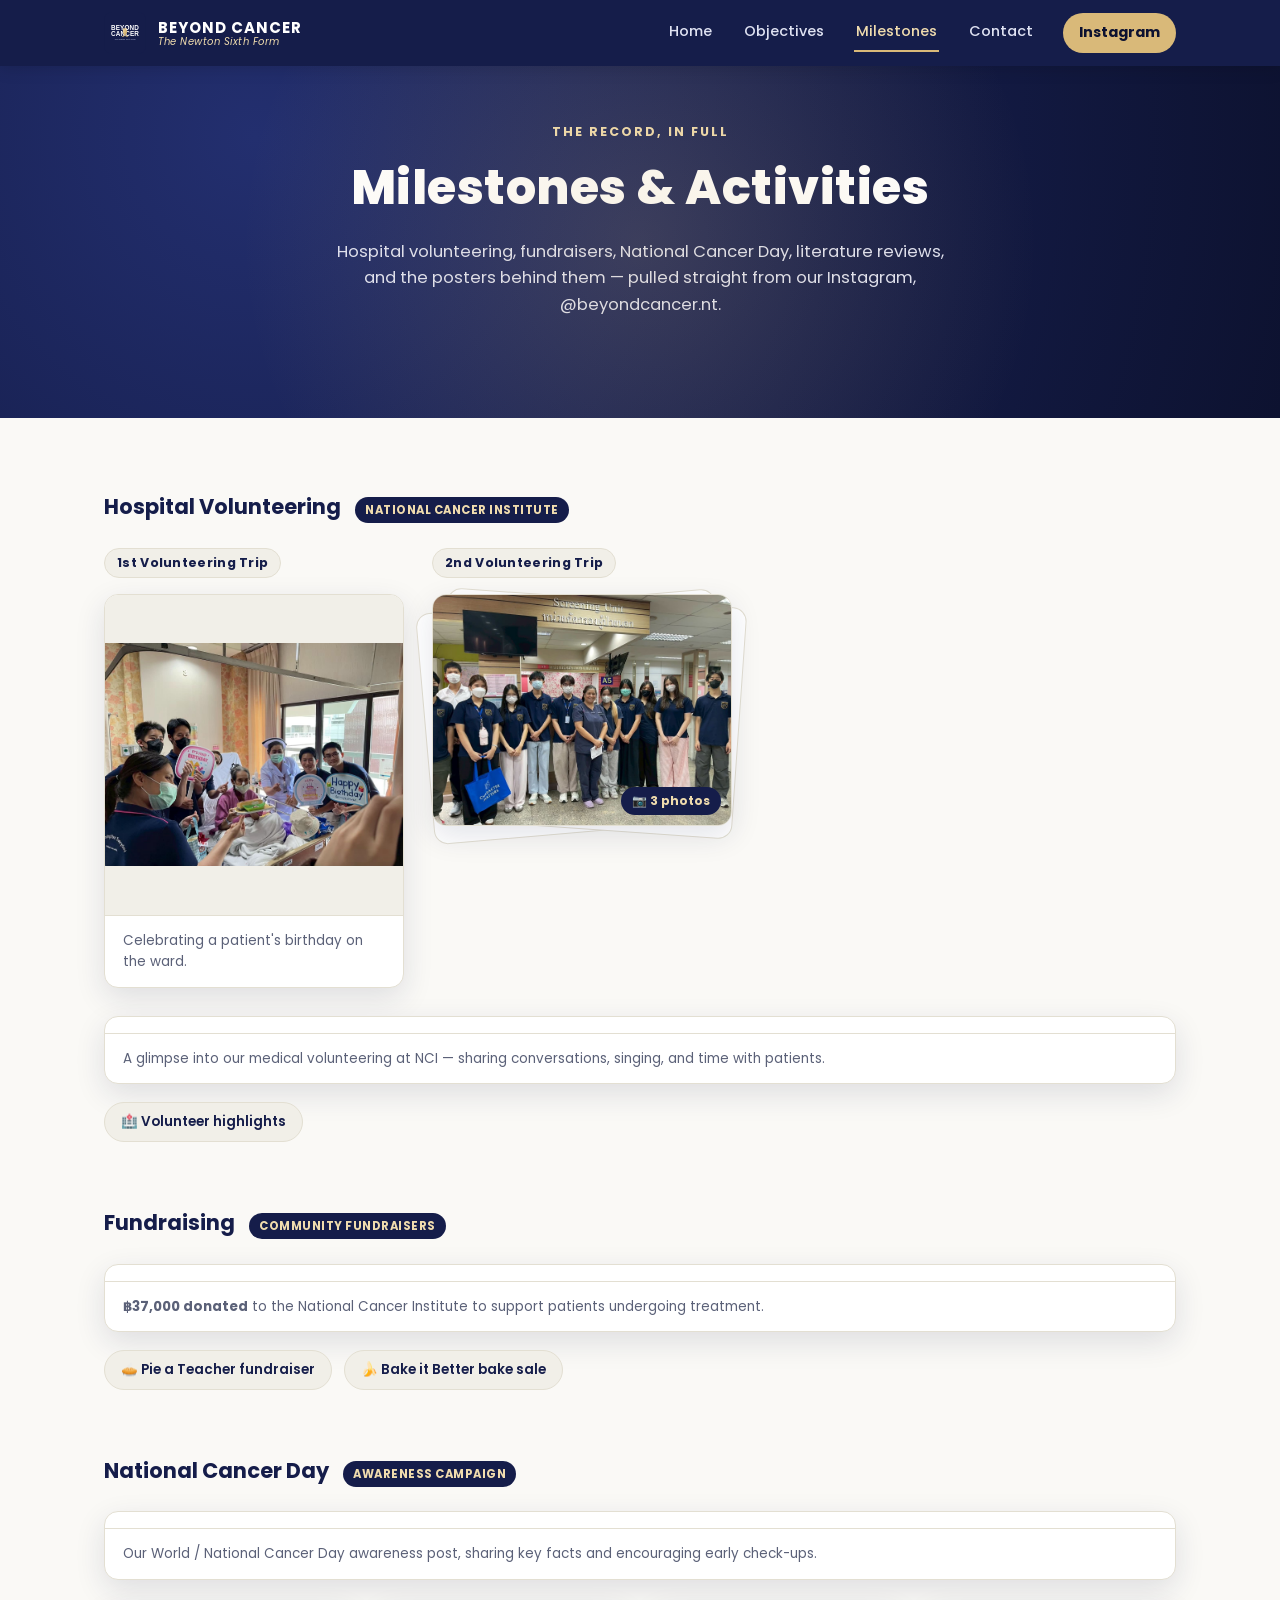
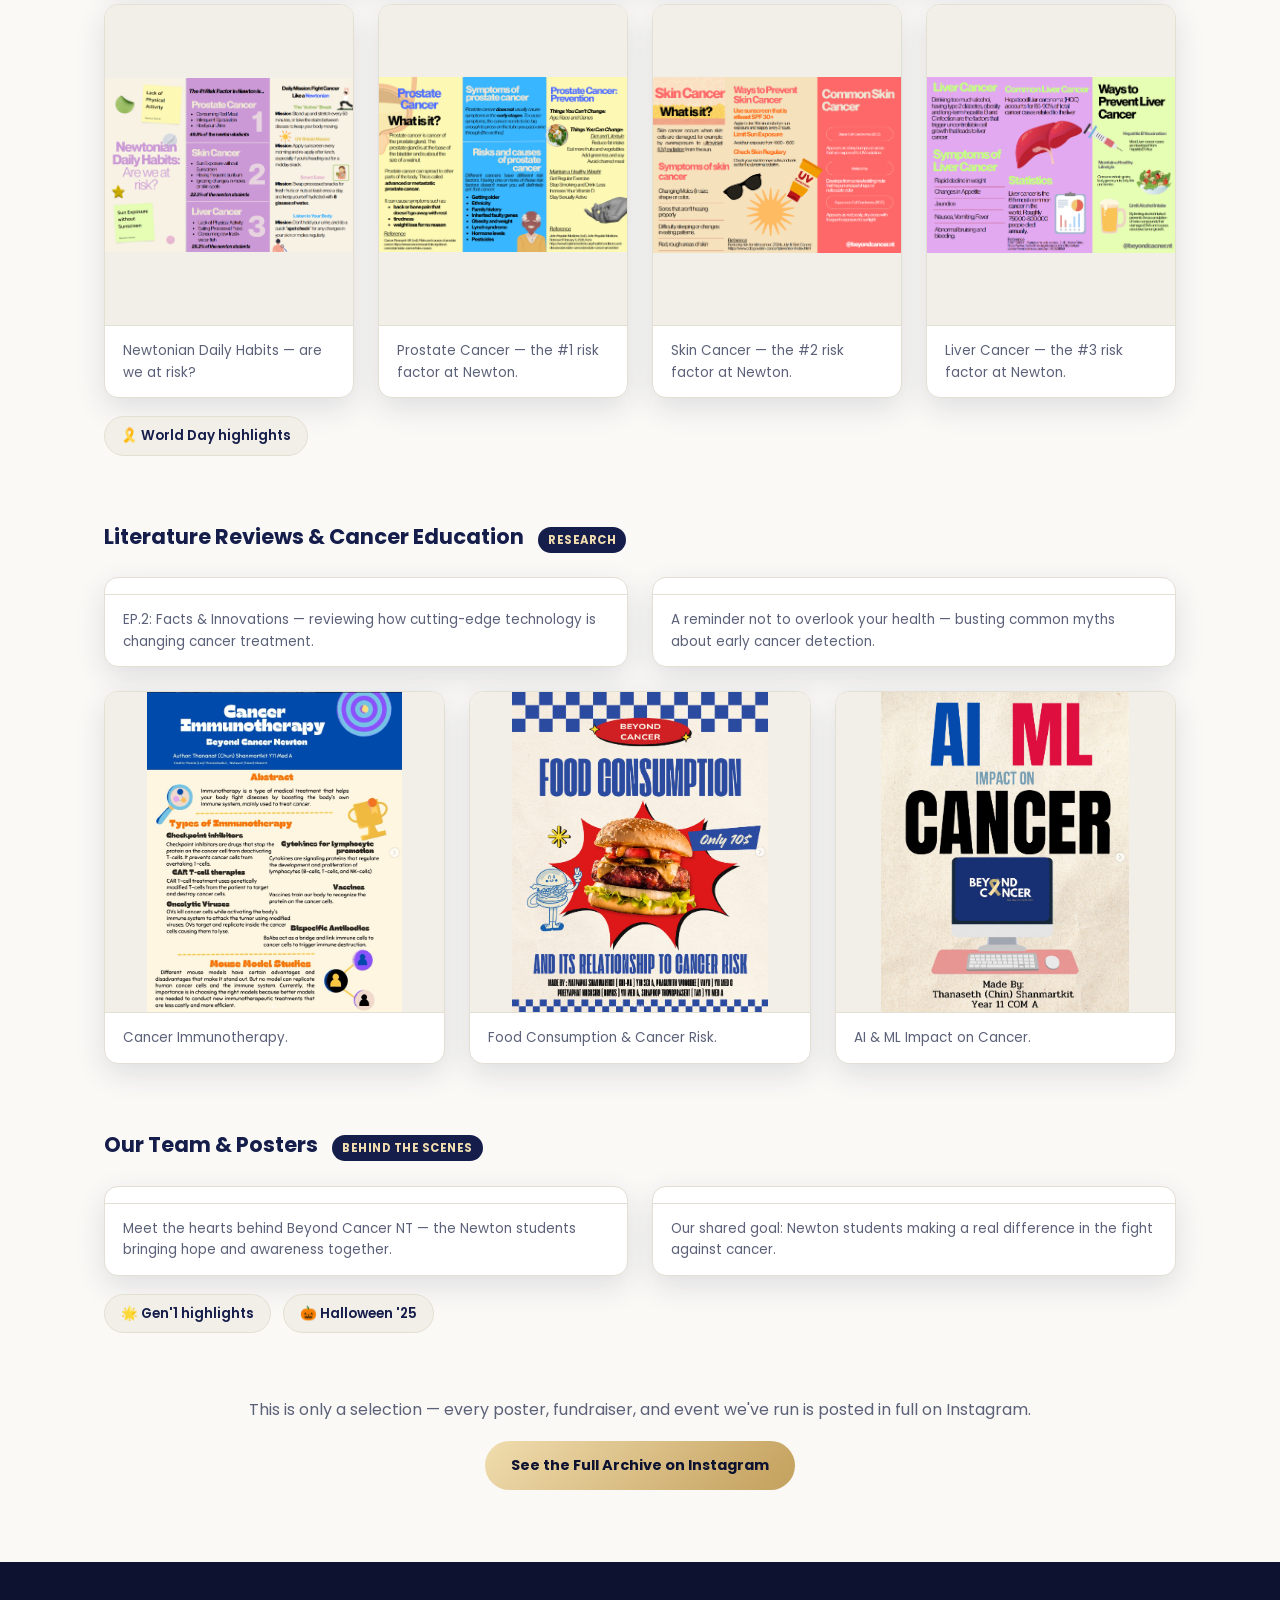
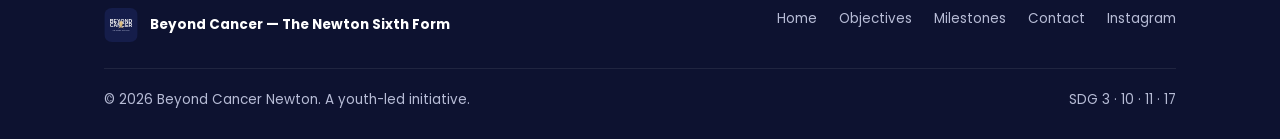
==== commit 66a7c045: "Lay out 1st/2nd volunteering trip photos side by side Replace the stacked top/bottom layout with a t" ====
--- a/milestones.html
+++ b/milestones.html
@@ -49,27 +49,27 @@
         <span class="group-tag">National Cancer Institute</span>
       </div>
 
-      <div class="volunteering-block">
-        <div class="sub-head"><span class="sub-label">1st Volunteering Trip</span></div>
-        <div class="single-photo-row">
-          <div class="photo-card lightbox-trigger" data-images='["assets/img/volunteering-1/photo-1.jpg"]' data-captions='["1st Volunteering Trip — celebrating a patient’s birthday on the ward with cards, cake, and company."]' data-index="0" style="width:270px;max-width:100%;">
+      <div class="volunteering-grid">
+        <div class="volunteering-block">
+          <div class="sub-head"><span class="sub-label">1st Volunteering Trip</span></div>
+          <div class="photo-card lightbox-trigger" data-images='["assets/img/volunteering-1/photo-1.jpg"]' data-captions='["1st Volunteering Trip — celebrating a patient’s birthday on the ward with cards, cake, and company."]' data-index="0">
             <div class="photo-frame"><img src="assets/img/volunteering-1/photo-1.jpg" alt="Newton students celebrating a patient's birthday during the 1st volunteering trip" loading="lazy"></div>
             <div class="photo-caption">Celebrating a patient's birthday on the ward.</div>
           </div>
         </div>
-      </div>
-
-      <div class="volunteering-block">
-        <div class="sub-head"><span class="sub-label">2nd Volunteering Trip</span></div>
-        <div class="photo-stack lightbox-trigger"
-          data-images='["assets/img/volunteering-2/photo-1.jpg","assets/img/volunteering-2/photo-2.jpg","assets/img/volunteering-2/photo-3.jpg"]'
-          data-captions='["2nd Volunteering Trip — the team outside the hospital’s Screening Unit.","2nd Volunteering Trip — presenting a Character Matters care package to the E.N.T. Clinic staff.","2nd Volunteering Trip — with hospital staff at the clinic."]'
-          data-index="0">
-          <div class="stack-layer l1"></div>
-          <div class="stack-layer l2"></div>
-          <div class="stack-cover">
-            <img src="assets/img/volunteering-2/photo-1.jpg" alt="Newton students during the 2nd volunteering trip at the hospital screening unit" loading="lazy">
-            <span class="stack-count">📷 3 photos</span>
+
+        <div class="volunteering-block">
+          <div class="sub-head"><span class="sub-label">2nd Volunteering Trip</span></div>
+          <div class="photo-stack lightbox-trigger"
+            data-images='["assets/img/volunteering-2/photo-1.jpg","assets/img/volunteering-2/photo-2.jpg","assets/img/volunteering-2/photo-3.jpg"]'
+            data-captions='["2nd Volunteering Trip — the team outside the hospital’s Screening Unit.","2nd Volunteering Trip — presenting a Character Matters care package to the E.N.T. Clinic staff.","2nd Volunteering Trip — with hospital staff at the clinic."]'
+            data-index="0">
+            <div class="stack-layer l1"></div>
+            <div class="stack-layer l2"></div>
+            <div class="stack-cover">
+              <img src="assets/img/volunteering-2/photo-1.jpg" alt="Newton students during the 2nd volunteering trip at the hospital screening unit" loading="lazy">
+              <span class="stack-count">📷 3 photos</span>
+            </div>
           </div>
         </div>
       </div>
--- a/assets/css/style.css
+++ b/assets/css/style.css
@@ -417,8 +417,14 @@
 }
 
 /* ---------- Volunteering sub-groups + photo stack ---------- */
-.volunteering-block { margin-bottom: 34px; }
-.volunteering-block:last-child { margin-bottom: 0; }
+.volunteering-grid {
+  display: grid;
+  grid-template-columns: repeat(auto-fit, minmax(240px, 300px));
+  gap: 28px;
+  margin-bottom: 28px;
+}
+
+.volunteering-block { margin-bottom: 0; }
 
 .sub-head {
   display: flex;
@@ -437,12 +443,9 @@
   letter-spacing: 0.3px;
 }
 
-.single-photo-row { display: flex; }
-
 .photo-stack {
   position: relative;
-  width: 270px;
-  max-width: 100%;
+  width: 100%;
   cursor: zoom-in;
 }
 .photo-stack .stack-layer {
